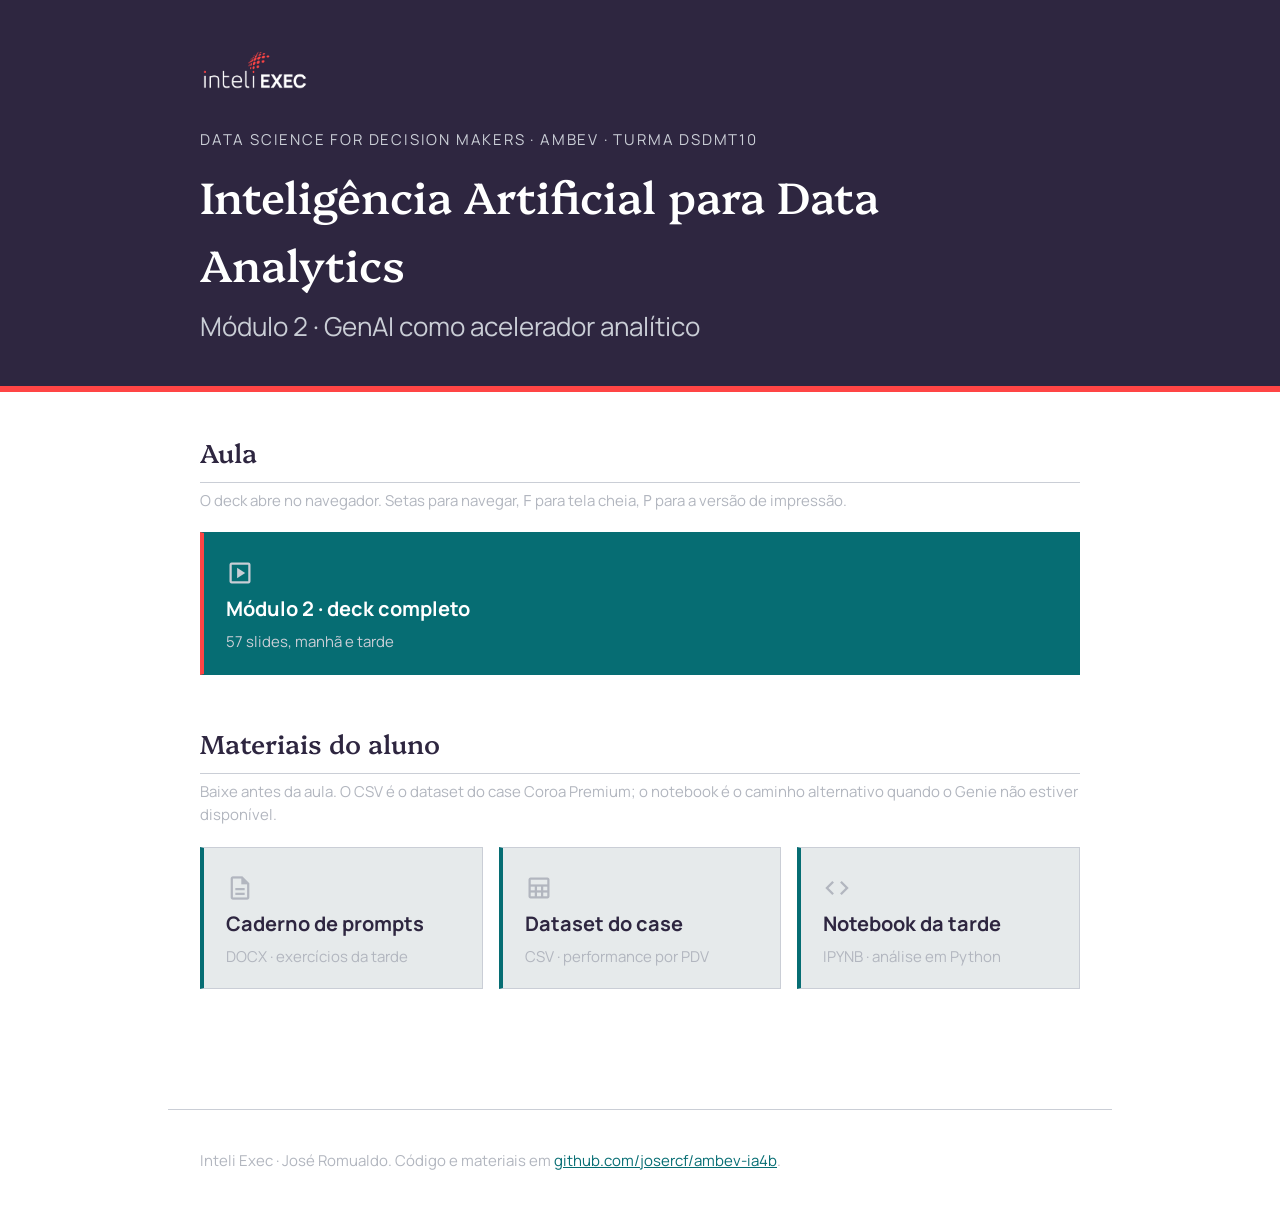
==== index.html @ ea9ad545 "Publica o deck do Modulo 2 e o pipeline do GitHub Pages O deck so existia servido em localhost pela " ====
<!DOCTYPE html>
<html lang="pt-BR">
<head>
  <meta charset="utf-8">
  <meta name="viewport" content="width=device-width, initial-scale=1">
  <title>Data Science for Decision Makers · Ambev · Inteli Exec</title>
  <meta name="description" content="Deck e materiais do Módulo 2 de Data Science for Decision Makers, turma DSDMT10 Ambev.">
  <link rel="stylesheet" href="assets/css/inteli-brand.css">
  <style>
    /* Cor e tipografia vem de assets/css/inteli-brand.css, via var(--seg-*).
       Nenhum literal aqui: tools/check_brand.py reprova. */
    body {
      margin: 0;
      background: var(--seg-base);
      color: var(--seg-texto);
      line-height: 1.55;
    }

    .faixa {
      background: var(--seg-primaria);
      color: var(--inteli-branco);
      padding: 48px 32px 40px;
      border-bottom: 6px solid var(--seg-destaque);
    }

    .conteudo { max-width: 880px; margin: 0 auto; }

    .faixa img { height: 44px; margin-bottom: 28px; }

    .faixa p.programa {
      font-size: var(--escala-complementar);
      letter-spacing: 0.12em;
      text-transform: uppercase;
      color: var(--inteli-cinza-medio);
      margin: 0 0 10px;
    }

    .faixa h1 { color: var(--inteli-branco); margin: 0 0 8px; }

    .faixa p.subtitulo {
      margin: 0;
      font-size: var(--escala-subtitulo);
      color: var(--inteli-cinza-medio);
    }

    main { padding: 40px 32px 72px; }

    section { margin-bottom: 48px; }

    h2 {
      font-size: var(--escala-subtitulo);
      margin: 0 0 6px;
      padding-bottom: 10px;
      border-bottom: 1px solid var(--seg-borda);
    }

    section > p.nota {
      color: var(--seg-texto-suave);
      font-size: var(--escala-complementar);
      margin: 0 0 20px;
    }

    .cartoes {
      display: grid;
      grid-template-columns: repeat(auto-fit, minmax(250px, 1fr));
      gap: 16px;
    }

    a.cartao {
      display: block;
      padding: 20px 22px;
      background: var(--seg-superficie);
      border: 1px solid var(--seg-borda);
      border-left: 4px solid var(--seg-secundaria);
      color: var(--seg-texto);
      text-decoration: none;
    }

    a.cartao:hover { border-left-color: var(--seg-destaque); }

    a.cartao.principal {
      background: var(--seg-secundaria);
      border-color: var(--seg-secundaria);
      border-left-color: var(--seg-destaque);
      color: var(--seg-texto-sobre-secundaria);
    }

    a.cartao strong { display: block; font-size: var(--escala-texto); }

    a.cartao span {
      display: block;
      margin-top: 6px;
      font-size: var(--escala-complementar);
      color: var(--seg-texto-suave);
    }

    a.cartao.principal span { color: var(--inteli-cinza-medio); }

    a.cartao .material-symbols-outlined { font-size: 28px; margin-bottom: 6px; }

    footer {
      border-top: 1px solid var(--seg-borda);
      padding: 24px 32px 40px;
      color: var(--seg-texto-suave);
      font-size: var(--escala-complementar);
    }

    footer a { color: var(--seg-secundaria); }

    @media (max-width: 640px) {
      .faixa { padding: 32px 20px 28px; }
      main { padding: 28px 20px 48px; }
    }
  </style>
</head>
<body>
  <header class="faixa">
    <div class="conteudo">
      <img src="assets/img/inteli-exec-logo-negativa.png" alt="Logo Inteli Exec">
      <p class="programa">Data Science for Decision Makers &middot; Ambev &middot; Turma DSDMT10</p>
      <h1>Inteligência Artificial para Data Analytics</h1>
      <p class="subtitulo">Módulo 2 &middot; GenAI como acelerador analítico</p>
    </div>
  </header>

  <main class="conteudo">
    <section>
      <h2>Aula</h2>
      <p class="nota">O deck abre no navegador. Setas para navegar, <span class="mono">F</span> para tela cheia, <span class="mono">P</span> para a versão de impressão.</p>
      <div class="cartoes">
        <a class="cartao principal" href="aulas/modulo2.html">
          <span class="material-symbols-outlined">slideshow</span>
          <strong>Módulo 2 &middot; deck completo</strong>
          <span>57 slides, manhã e tarde</span>
        </a>
      </div>
    </section>

    <section>
      <h2>Materiais do aluno</h2>
      <p class="nota">Baixe antes da aula. O CSV é o dataset do case Coroa Premium; o notebook é o caminho alternativo quando o Genie não estiver disponível.</p>
      <div class="cartoes">
        <a class="cartao" href="materiais/caderno-de-prompts-modulo2.docx">
          <span class="material-symbols-outlined">description</span>
          <strong>Caderno de prompts</strong>
          <span>DOCX &middot; exercícios da tarde</span>
        </a>
        <a class="cartao" href="dados/Coroa_Premium_PDV_Performance.csv">
          <span class="material-symbols-outlined">table</span>
          <strong>Dataset do case</strong>
          <span>CSV &middot; performance por PDV</span>
        </a>
        <a class="cartao" href="notebooks/modulo2_tarde.ipynb">
          <span class="material-symbols-outlined">code</span>
          <strong>Notebook da tarde</strong>
          <span>IPYNB &middot; análise em Python</span>
        </a>
      </div>
    </section>
  </main>

  <footer class="conteudo">
    <p>Inteli Exec &middot; José Romualdo. Código e materiais em
      <a href="https://github.com/josercf/ambev-ia4b">github.com/josercf/ambev-ia4b</a>.</p>
  </footer>
</body>
</html>
---- assets/css/inteli-brand.css ----
/* Tokens do Brandbook Inteli 2025.
   Este e o unico arquivo do acervo autorizado a declarar cor e tipografia.
   Qualquer outro arquivo consome var(--inteli-*) ou var(--seg-*).
   Verificado por tools/check_brand.py. */

@import url("https://fonts.googleapis.com/css2?family=Platypi:wght@400;500;600;700&family=Manrope:wght@400;500;600;700;800&family=Space+Mono:wght@400;700&display=swap");
@import url("https://fonts.googleapis.com/css2?family=Material+Symbols+Outlined:opsz,wght,FILL,GRAD@24,400,0,0&display=swap");

:root {
  /* Paleta cromática, p.66 */
  --inteli-roxo: #2e2640;
  --inteli-coral: #ff4545;
  --inteli-verde-escuro: #066d73;
  --inteli-cinza-escuro: #b2b6bf;
  --inteli-cinza-medio: #caced6;
  --inteli-cinza-claro: #e6eaeb;
  --inteli-branco: #ffffff;

  /* Segmento Exec e Pós/MBA, p.68.
     Branco e cinzas como base, roxo e verde escuro como blocos de peso,
     coral apenas como filete de destaque.
     Lilás (Escolas) e verde claro (Graduação) ficam de fora: o
     check_brand.py deste acervo reprova os dois. */
  --seg-base: var(--inteli-branco);
  --seg-superficie: var(--inteli-cinza-claro);
  --seg-borda: var(--inteli-cinza-medio);
  --seg-primaria: var(--inteli-roxo);
  --seg-secundaria: var(--inteli-verde-escuro);
  --seg-destaque: var(--inteli-coral);
  --seg-texto: var(--inteli-roxo);
  --seg-texto-suave: var(--inteli-cinza-escuro);
  /* O verde escuro é cor de bloco ESCURO: texto sobre ele é sempre branco.
     O par roxo-sobre-verde da Graduação não vale aqui (2,3:1, ilegível). */
  --seg-texto-sobre-secundaria: var(--inteli-branco);

  /* Tipografia, p.69 a p.74.
     A Azurio e licenciada e este repositorio e publico: o proprio brandbook
     (p.70) autoriza a Platypi como substituta por ser Google Font. */
  --fonte-titulo: "Platypi", Georgia, serif;
  --fonte-texto: "Manrope", system-ui, sans-serif;
  --fonte-mono: "Space Mono", monospace;

  /* Hierarquia. O brandbook (p.73) define 55/20/15pt em pagina de 1920x1080.
     A razao entre os niveis e preservada; o corpo sobe para 18px porque
     13px projetado nao se le do fundo da sala.

     Estes quatro tokens PRECISAM morar em :root. Custom property nao
     cascateia para fora do seletor que a declara: se elas cairem dentro de
     um bloco como "code, pre", o body resolve font-size para o 16px padrao
     do navegador e o piso de legibilidade vira letra morta, sem nenhum erro
     aparecer. Conferir com getComputedStyle, nao a olho. */
  --escala-titulo: 44px;
  --escala-subtitulo: 26px;
  --escala-texto: 20px;
  --escala-complementar: 15px;
}

/* A aplicacao das familias e das escalas mora aqui e so aqui, porque o
   check_brand.py proibe font-family em qualquer outro arquivo. Sem estas
   regras os tokens acima ficam declarados e nunca usados, que foi exatamente
   o defeito do CSS de 2026.1: ele pedia "Azurio" e a fonte nunca era
   carregada, entao os titulos caiam no fallback em silencio. */
body {
  font-family: var(--fonte-texto);
  font-size: var(--escala-texto);
}

h1, h2 {
  font-family: var(--fonte-titulo);
  font-weight: 500;  /* Azurio Medium e o peso de titulo do brandbook, p.69 */
  font-size: var(--escala-titulo);
}

h3, h4 {
  font-family: var(--fonte-titulo);
  font-weight: 500;
  font-size: var(--escala-subtitulo);
}

code, pre, kbd, samp, .mono {
  font-family: var(--fonte-mono);
  font-size: var(--escala-complementar);
}

/* Iconografia da marca, p.88: Google Material Symbols, nunca emoji. A fonte
   e importada no topo deste arquivo; a classe que ativa a ligadura (o nome
   do icone em texto vira glifo) so pode morar aqui, porque e a unica
   declaracao de font-family autorizada no acervo. Consumidor: qualquer
   <span class="material-symbols-outlined"> com o nome do icone como
   conteudo de texto. */
.material-symbols-outlined {
  font-family: "Material Symbols Outlined";
  font-weight: normal;
  font-style: normal;
  font-size: 20px;
  line-height: 1;
  letter-spacing: normal;
  text-transform: none;
  display: inline-block;
  white-space: nowrap;
  word-wrap: normal;
  direction: ltr;
  -webkit-font-smoothing: antialiased;
}

/* Tipografia dos componentes do Modulo 2: declarada aqui porque
   font-family so pode existir neste arquivo (regra do check_brand). */
.stat-tile .stat-numero,
.leitura-timer .tempo {
  font-family: var(--fonte-titulo);
}

.token-chip,
.token-id,
.embed-tabela td:first-child,
.embed-tabela th:first-child {
  font-family: var(--fonte-mono);
}
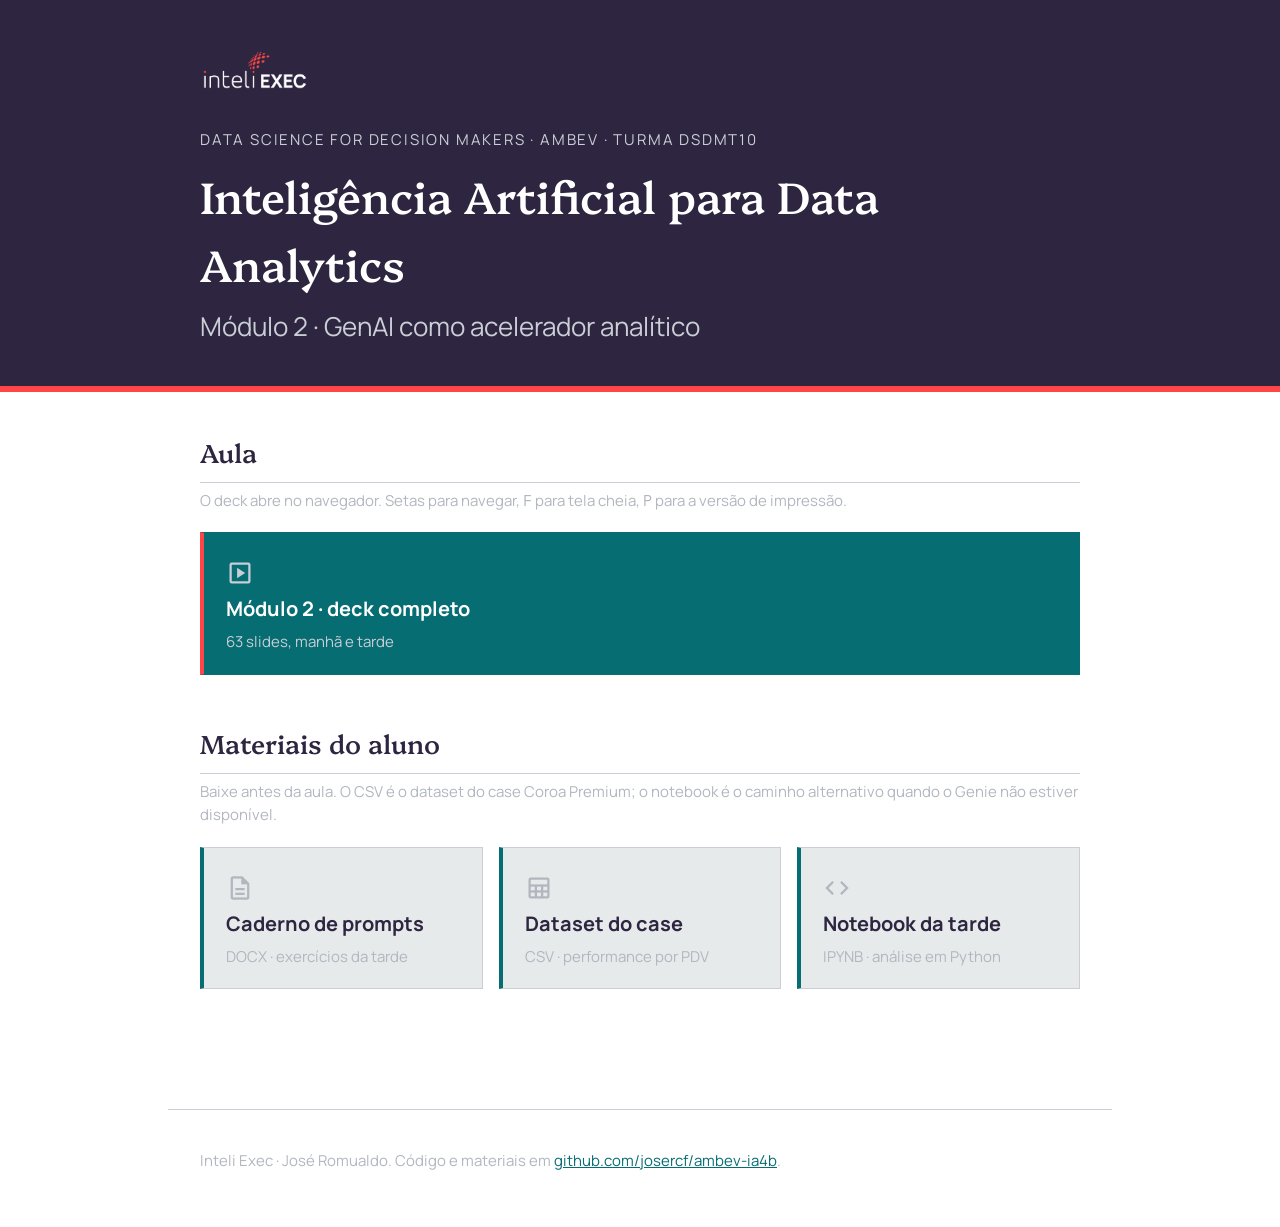
==== commit 4f3d1335: "Incorpora o bloco de janela de contexto e custo ao Modulo 2 Traz os slides 23 a 30 e o 33 do AI4B_B2" ====
--- a/index.html
+++ b/index.html
@@ -131,7 +131,7 @@
         <a class="cartao principal" href="aulas/modulo2.html">
           <span class="material-symbols-outlined">slideshow</span>
           <strong>Módulo 2 &middot; deck completo</strong>
-          <span>57 slides, manhã e tarde</span>
+          <span>63 slides, manhã e tarde</span>
         </a>
       </div>
     </section>
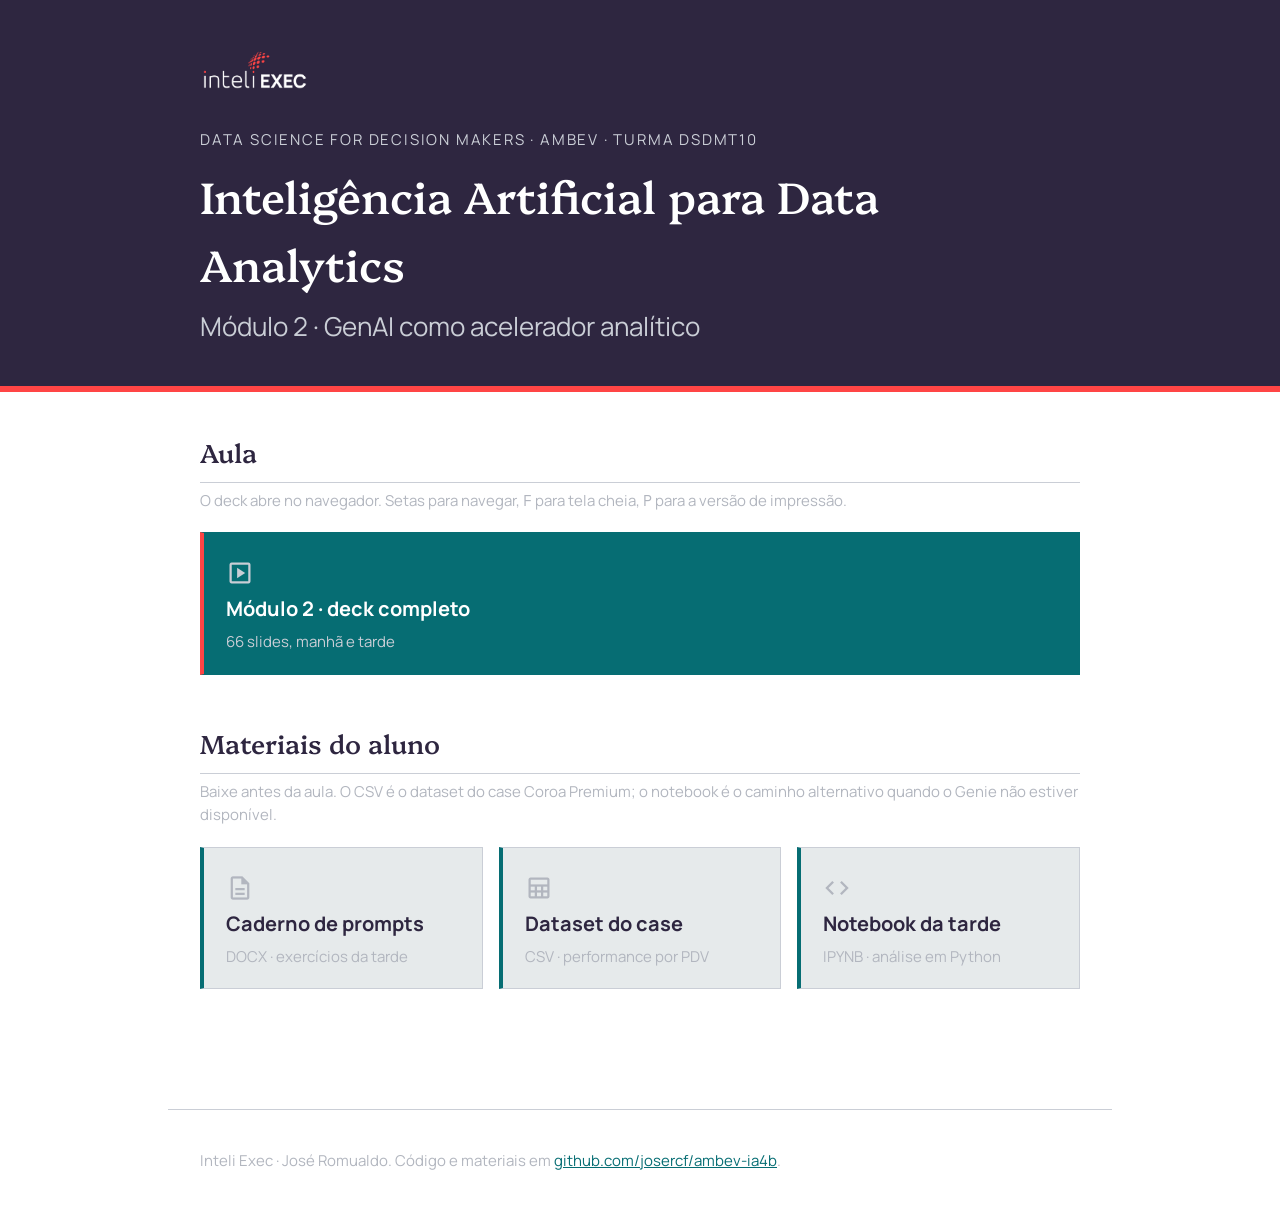
==== commit c507c897: "Reformula o bloco de agentes com o layout do AI4B B2C Traz os slides 38, 40, 41, 42, 43 e 44 do AI4B" ====
--- a/index.html
+++ b/index.html
@@ -131,7 +131,7 @@
         <a class="cartao principal" href="aulas/modulo2.html">
           <span class="material-symbols-outlined">slideshow</span>
           <strong>Módulo 2 &middot; deck completo</strong>
-          <span>63 slides, manhã e tarde</span>
+          <span>66 slides, manhã e tarde</span>
         </a>
       </div>
     </section>
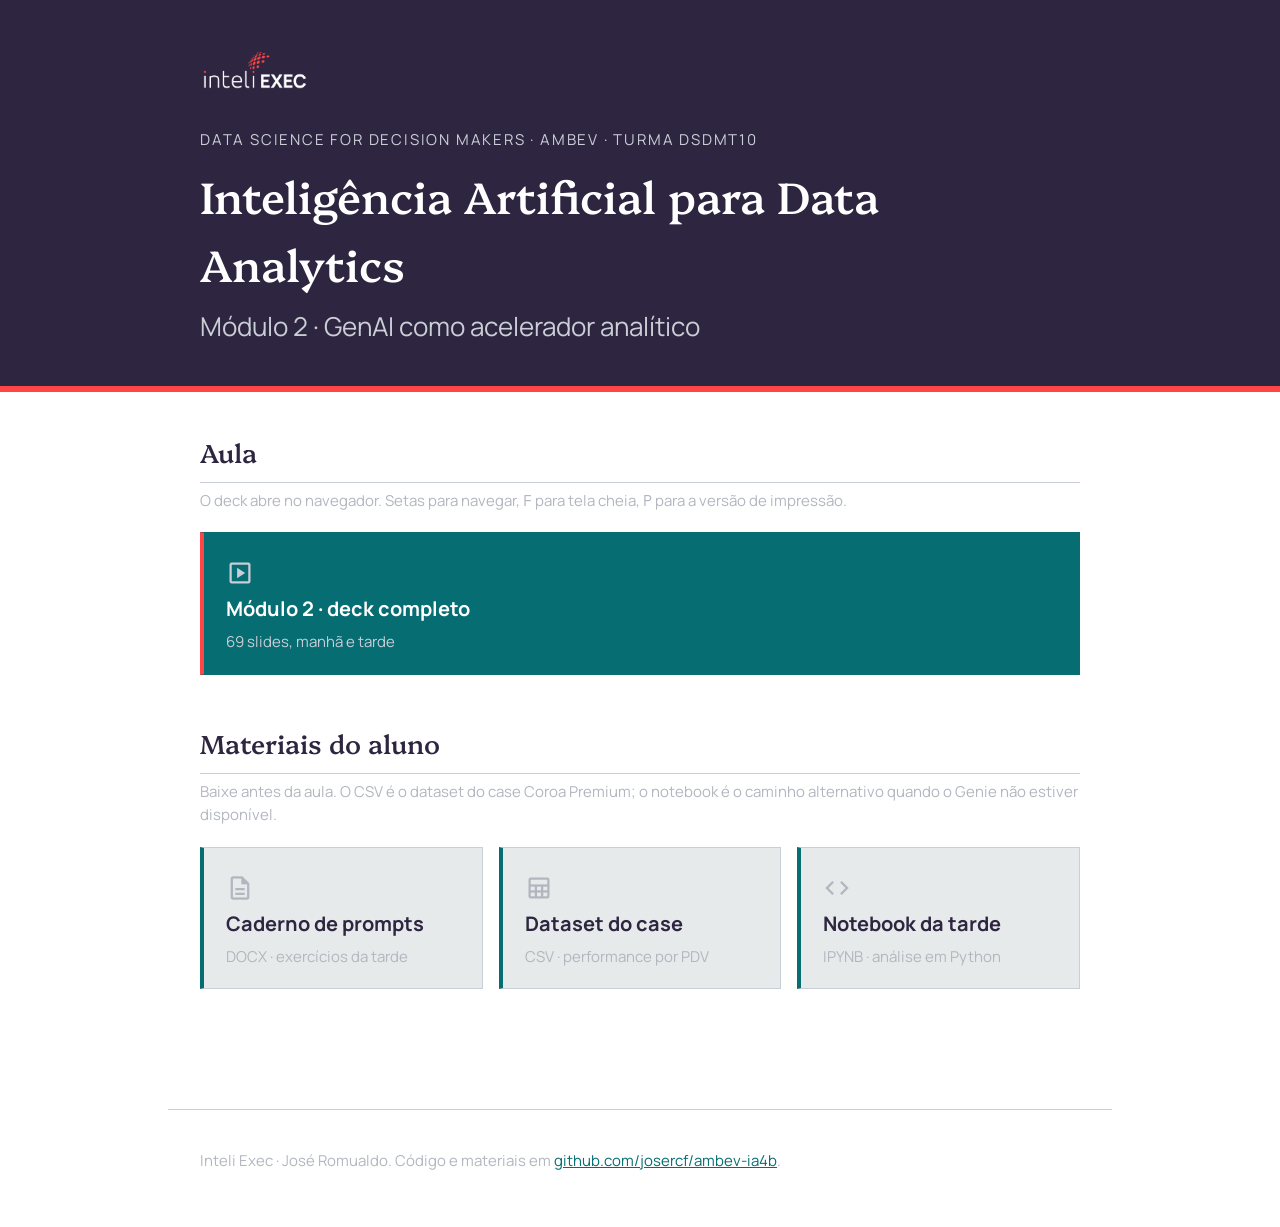
==== commit 5e5f0424: "Reformula o bloco de engenharia de prompt com a mecanica da Copel Traz do AI4B_Copel_Modulo1_Manha a" ====
--- a/index.html
+++ b/index.html
@@ -131,7 +131,7 @@
         <a class="cartao principal" href="aulas/modulo2.html">
           <span class="material-symbols-outlined">slideshow</span>
           <strong>Módulo 2 &middot; deck completo</strong>
-          <span>66 slides, manhã e tarde</span>
+          <span>69 slides, manhã e tarde</span>
         </a>
       </div>
     </section>
